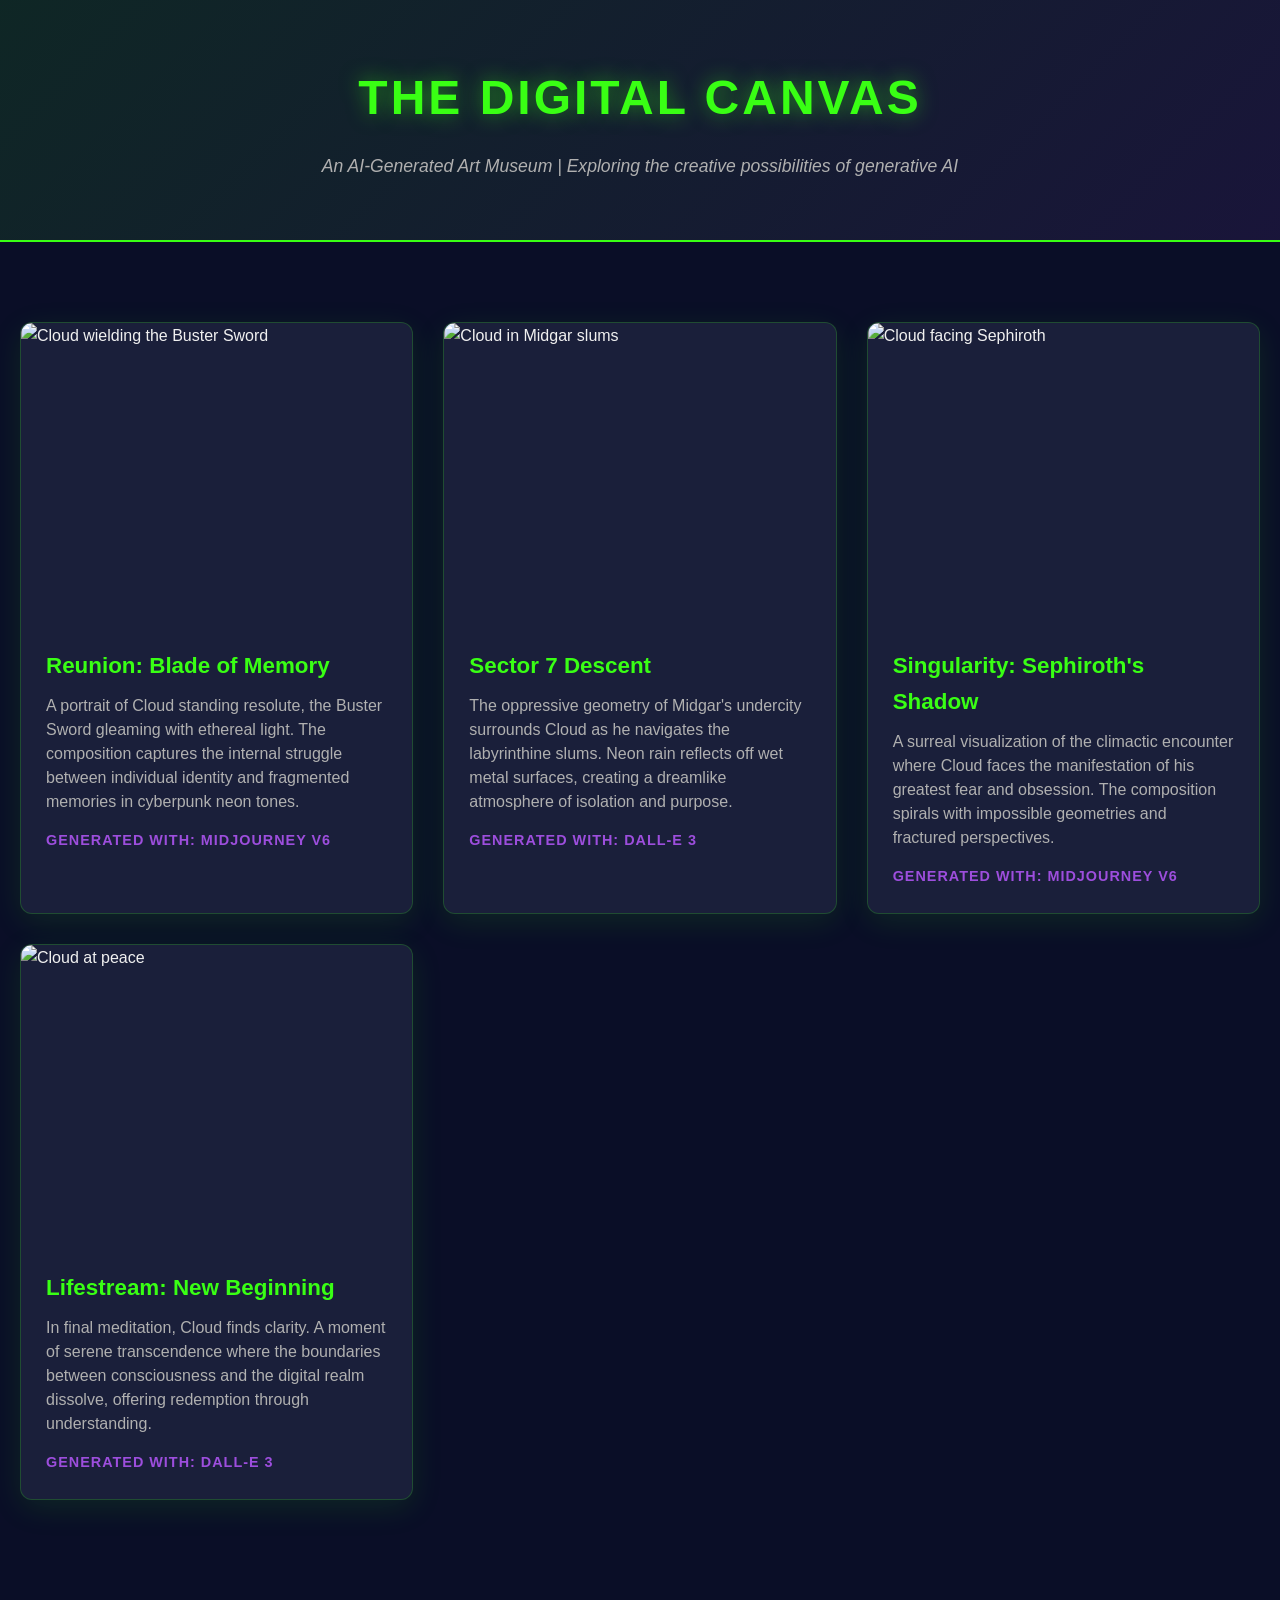
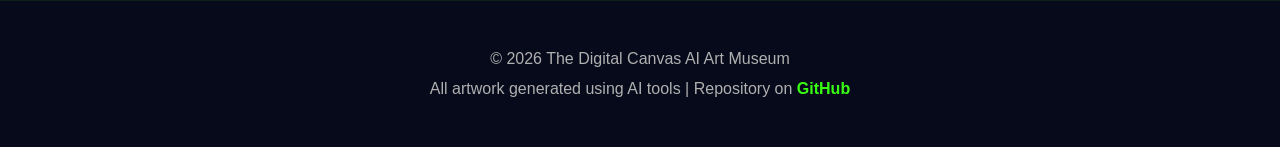
==== index.html @ af544cf9 "Add files via upload" ====
<!DOCTYPE html>
<html lang="en">
<head>
    <meta charset="UTF-8">
    <meta name="viewport" content="width=device-width, initial-scale=1.0">
    <title>The Digital Canvas - AI Art Museum</title>
    <style>
        * {
            margin: 0;
            padding: 0;
            box-sizing: border-box;
        }

        :root {
            --bg-dark: #0a0e27;
            --bg-card: #1a1f3a;
            --accent-neon: #39FF14;
            --accent-purple: #9D4EDD;
            --text-primary: #f0f0f0;
            --text-secondary: #b0b0b0;
            --card-shadow: 0 8px 32px rgba(57, 255, 20, 0.1);
        }

        body {
            font-family: 'Segoe UI', Tahoma, Geneva, Verdana, sans-serif;
            background-color: var(--bg-dark);
            color: var(--text-primary);
            line-height: 1.6;
        }

        header {
            text-align: center;
            padding: 60px 20px;
            background: linear-gradient(135deg, rgba(57, 255, 20, 0.1), rgba(157, 78, 221, 0.1));
            border-bottom: 2px solid var(--accent-neon);
        }

        header h1 {
            font-size: 3em;
            color: var(--accent-neon);
            text-transform: uppercase;
            letter-spacing: 3px;
            margin-bottom: 15px;
            text-shadow: 0 0 20px rgba(57, 255, 20, 0.5);
        }

        header p {
            font-size: 1.1em;
            color: var(--text-secondary);
            max-width: 800px;
            margin: 0 auto;
            font-style: italic;
        }

        .container {
            max-width: 1400px;
            margin: 0 auto;
            padding: 40px 20px;
        }

        .gallery {
            display: grid;
            grid-template-columns: repeat(auto-fit, minmax(320px, 1fr));
            gap: 30px;
            margin-top: 40px;
        }

        .card {
            background-color: var(--bg-card);
            border-radius: 12px;
            overflow: hidden;
            box-shadow: var(--card-shadow);
            transition: all 0.3s ease;
            border: 1px solid rgba(57, 255, 20, 0.2);
        }

        .card:hover {
            transform: translateY(-10px);
            box-shadow: 0 8px 32px rgba(57, 255, 20, 0.3);
            border-color: var(--accent-neon);
        }

        .card img {
            width: 100%;
            height: 300px;
            object-fit: cover;
            display: block;
        }

        .card-content {
            padding: 25px;
        }

        .card h2 {
            color: var(--accent-neon);
            margin-bottom: 10px;
            font-size: 1.4em;
        }

        .card p.description {
            color: var(--text-secondary);
            margin-bottom: 15px;
            line-height: 1.5;
        }

        .card p.tool {
            color: var(--accent-purple);
            font-size: 0.9em;
            font-weight: bold;
            text-transform: uppercase;
            letter-spacing: 1px;
        }

        footer {
            text-align: center;
            padding: 40px 20px;
            background-color: rgba(0, 0, 0, 0.3);
            border-top: 1px solid rgba(57, 255, 20, 0.1);
            color: var(--text-secondary);
            margin-top: 60px;
        }

        footer p {
            margin: 5px 0;
        }

        .github-link {
            color: var(--accent-neon);
            text-decoration: none;
            font-weight: bold;
        }

        .github-link:hover {
            text-decoration: underline;
        }

        @media (max-width: 768px) {
            header h1 {
                font-size: 2em;
            }

            .gallery {
                grid-template-columns: 1fr;
            }
        }
    </style>
</head>
<body>

    <header>
        <h1>The Digital Canvas</h1>
        <p>An AI-Generated Art Museum | Exploring the creative possibilities of generative AI</p>
    </header>

    <div class="container">
        <div class="gallery">

            <!-- Cloud/Final Fantasy Pieces -->
            <div class="card">
                <img src="cloud1.png" alt="Cloud wielding the Buster Sword">
                <div class="card-content">
                    <h2>Reunion: Blade of Memory</h2>
                    <p class="description">A portrait of Cloud standing resolute, the Buster Sword gleaming with ethereal light. The composition captures the internal struggle between individual identity and fragmented memories in cyberpunk neon tones.</p>
                    <p class="tool">Generated with: Midjourney v6</p>
                </div>
            </div>

            <div class="card">
                <img src="cloud2.png" alt="Cloud in Midgar slums">
                <div class="card-content">
                    <h2>Sector 7 Descent</h2>
                    <p class="description">The oppressive geometry of Midgar's undercity surrounds Cloud as he navigates the labyrinthine slums. Neon rain reflects off wet metal surfaces, creating a dreamlike atmosphere of isolation and purpose.</p>
                    <p class="tool">Generated with: DALL-E 3</p>
                </div>
            </div>

            <div class="card">
                <img src="cloud3.png" alt="Cloud facing Sephiroth">
                <div class="card-content">
                    <h2>Singularity: Sephiroth's Shadow</h2>
                    <p class="description">A surreal visualization of the climactic encounter where Cloud faces the manifestation of his greatest fear and obsession. The composition spirals with impossible geometries and fractured perspectives.</p>
                    <p class="tool">Generated with: Midjourney v6</p>
                </div>
            </div>

            <div class="card">
                <img src="cloud4.png" alt="Cloud at peace">
                <div class="card-content">
                    <h2>Lifestream: New Beginning</h2>
                    <p class="description">In final meditation, Cloud finds clarity. A moment of serene transcendence where the boundaries between consciousness and the digital realm dissolve, offering redemption through understanding.</p>
                    <p class="tool">Generated with: DALL-E 3</p>
                </div>
            </div>

        </div>
    </div>

    <footer>
        <p>&copy; 2026 The Digital Canvas AI Art Museum</p>
        <p>All artwork generated using AI tools | Repository on <a href="https://github.com" class="github-link">GitHub</a></p>
    </footer>

</body>
</html>
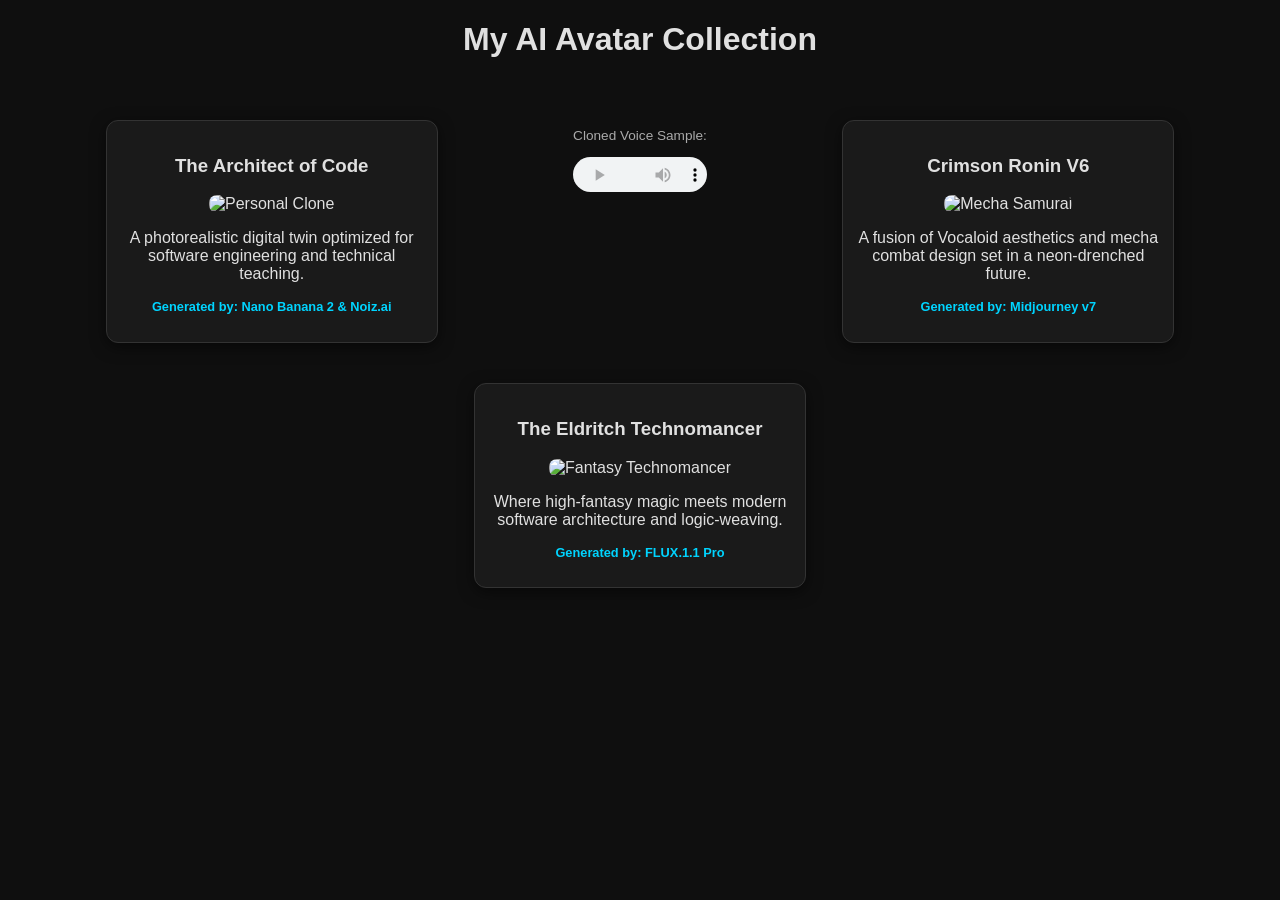
==== commit 57211fe6: "Add files via upload" ====
--- a/index.html
+++ b/index.html
@@ -1,204 +1,49 @@
-<!DOCTYPE html>
-<html lang="en">
-<head>
-    <meta charset="UTF-8">
-    <meta name="viewport" content="width=device-width, initial-scale=1.0">
-    <title>The Digital Canvas - AI Art Museum</title>
-    <style>
-        * {
-            margin: 0;
-            padding: 0;
-            box-sizing: border-box;
-        }
-
-        :root {
-            --bg-dark: #0a0e27;
-            --bg-card: #1a1f3a;
-            --accent-neon: #39FF14;
-            --accent-purple: #9D4EDD;
-            --text-primary: #f0f0f0;
-            --text-secondary: #b0b0b0;
-            --card-shadow: 0 8px 32px rgba(57, 255, 20, 0.1);
-        }
-
-        body {
-            font-family: 'Segoe UI', Tahoma, Geneva, Verdana, sans-serif;
-            background-color: var(--bg-dark);
-            color: var(--text-primary);
-            line-height: 1.6;
-        }
-
-        header {
-            text-align: center;
-            padding: 60px 20px;
-            background: linear-gradient(135deg, rgba(57, 255, 20, 0.1), rgba(157, 78, 221, 0.1));
-            border-bottom: 2px solid var(--accent-neon);
-        }
-
-        header h1 {
-            font-size: 3em;
-            color: var(--accent-neon);
-            text-transform: uppercase;
-            letter-spacing: 3px;
-            margin-bottom: 15px;
-            text-shadow: 0 0 20px rgba(57, 255, 20, 0.5);
-        }
-
-        header p {
-            font-size: 1.1em;
-            color: var(--text-secondary);
-            max-width: 800px;
-            margin: 0 auto;
-            font-style: italic;
-        }
-
-        .container {
-            max-width: 1400px;
-            margin: 0 auto;
-            padding: 40px 20px;
-        }
-
-        .gallery {
-            display: grid;
-            grid-template-columns: repeat(auto-fit, minmax(320px, 1fr));
-            gap: 30px;
-            margin-top: 40px;
-        }
-
-        .card {
-            background-color: var(--bg-card);
-            border-radius: 12px;
-            overflow: hidden;
-            box-shadow: var(--card-shadow);
-            transition: all 0.3s ease;
-            border: 1px solid rgba(57, 255, 20, 0.2);
-        }
-
-        .card:hover {
-            transform: translateY(-10px);
-            box-shadow: 0 8px 32px rgba(57, 255, 20, 0.3);
-            border-color: var(--accent-neon);
-        }
-
-        .card img {
-            width: 100%;
-            height: 300px;
-            object-fit: cover;
-            display: block;
-        }
-
-        .card-content {
-            padding: 25px;
-        }
-
-        .card h2 {
-            color: var(--accent-neon);
-            margin-bottom: 10px;
-            font-size: 1.4em;
-        }
-
-        .card p.description {
-            color: var(--text-secondary);
-            margin-bottom: 15px;
-            line-height: 1.5;
-        }
-
-        .card p.tool {
-            color: var(--accent-purple);
-            font-size: 0.9em;
-            font-weight: bold;
-            text-transform: uppercase;
-            letter-spacing: 1px;
-        }
-
-        footer {
-            text-align: center;
-            padding: 40px 20px;
-            background-color: rgba(0, 0, 0, 0.3);
-            border-top: 1px solid rgba(57, 255, 20, 0.1);
-            color: var(--text-secondary);
-            margin-top: 60px;
-        }
-
-        footer p {
-            margin: 5px 0;
-        }
-
-        .github-link {
-            color: var(--accent-neon);
-            text-decoration: none;
-            font-weight: bold;
-        }
-
-        .github-link:hover {
-            text-decoration: underline;
-        }
-
-        @media (max-width: 768px) {
-            header h1 {
-                font-size: 2em;
-            }
-
-            .gallery {
-                grid-template-columns: 1fr;
-            }
-        }
-    </style>
-</head>
-<body>
-
-    <header>
-        <h1>The Digital Canvas</h1>
-        <p>An AI-Generated Art Museum | Exploring the creative possibilities of generative AI</p>
-    </header>
-
-    <div class="container">
-        <div class="gallery">
-
-            <!-- Cloud/Final Fantasy Pieces -->
-            <div class="card">
-                <img src="cloud1.png" alt="Cloud wielding the Buster Sword">
-                <div class="card-content">
-                    <h2>Reunion: Blade of Memory</h2>
-                    <p class="description">A portrait of Cloud standing resolute, the Buster Sword gleaming with ethereal light. The composition captures the internal struggle between individual identity and fragmented memories in cyberpunk neon tones.</p>
-                    <p class="tool">Generated with: Midjourney v6</p>
-                </div>
-            </div>
-
-            <div class="card">
-                <img src="cloud2.png" alt="Cloud in Midgar slums">
-                <div class="card-content">
-                    <h2>Sector 7 Descent</h2>
-                    <p class="description">The oppressive geometry of Midgar's undercity surrounds Cloud as he navigates the labyrinthine slums. Neon rain reflects off wet metal surfaces, creating a dreamlike atmosphere of isolation and purpose.</p>
-                    <p class="tool">Generated with: DALL-E 3</p>
-                </div>
-            </div>
-
-            <div class="card">
-                <img src="cloud3.png" alt="Cloud facing Sephiroth">
-                <div class="card-content">
-                    <h2>Singularity: Sephiroth's Shadow</h2>
-                    <p class="description">A surreal visualization of the climactic encounter where Cloud faces the manifestation of his greatest fear and obsession. The composition spirals with impossible geometries and fractured perspectives.</p>
-                    <p class="tool">Generated with: Midjourney v6</p>
-                </div>
-            </div>
-
-            <div class="card">
-                <img src="cloud4.png" alt="Cloud at peace">
-                <div class="card-content">
-                    <h2>Lifestream: New Beginning</h2>
-                    <p class="description">In final meditation, Cloud finds clarity. A moment of serene transcendence where the boundaries between consciousness and the digital realm dissolve, offering redemption through understanding.</p>
-                    <p class="tool">Generated with: DALL-E 3</p>
-                </div>
-            </div>
-
-        </div>
-    </div>
-
-    <footer>
-        <p>&copy; 2026 The Digital Canvas AI Art Museum</p>
-        <p>All artwork generated using AI tools | Repository on <a href="https://github.com" class="github-link">GitHub</a></p>
-    </footer>
-
-</body>
+<!DOCTYPE html>
+<html lang="en">
+<head>
+    <meta charset="UTF-8">
+    <meta name="viewport" content="width=device-width, initial-scale=1.0">
+    <title>AI Avatar Gallery</title>
+    <style>
+        body { font-family: 'Segoe UI', Tahoma, Geneva, Verdana, sans-serif; background-color: #0f0f0f; color: #e0e0e0; text-align: center; }
+        .gallery { display: flex; justify-content: space-around; flex-wrap: wrap; padding: 20px; }
+        .avatar-card { background: #1a1a1a; border: 1px solid #333; border-radius: 12px; width: 300px; margin: 20px; padding: 15px; box-shadow: 0 4px 15px rgba(0,0,0,0.5); }
+        img { width: 100%; border-radius: 8px; }
+        .tool-tag { font-size: 0.8em; color: #00d4ff; font-weight: bold; }
+    </style>
+</head>
+<body>
+    <h1>My AI Avatar Collection</h1>
+    <div class="gallery">
+        <!-- Avatar 1 -->
+        <div class="avatar-card">
+            <h3>The Architect of Code</h3>
+            <img src="avatar_clone.jpg" alt="Personal Clone">
+            <p>A photorealistic digital twin optimized for software engineering and technical teaching.</p>
+            <p class="tool-tag">Generated by: Nano Banana 2 & Noiz.ai</p>
+        </div>
+        <!-- Add this under the description in the first avatar card -->
+<div class="audio-container" style="margin-top: 15px;">
+    <p style="font-size: 0.85em; color: #aaa;">Cloned Voice Sample:</p>
+    <audio controls style="width: 100%; height: 35px;">
+        <source src="clone_voice.mp3" type="audio/mpeg">
+        Your browser does not support the audio element.
+    </audio>
+</div>
+        <!-- Avatar 2 -->
+        <div class="avatar-card">
+            <h3>Crimson Ronin V6</h3>
+            <img src="avatar_ronin.jpg" alt="Mecha Samurai">
+            <p>A fusion of Vocaloid aesthetics and mecha combat design set in a neon-drenched future.</p>
+            <p class="tool-tag">Generated by: Midjourney v7</p>
+        </div>
+        <!-- Avatar 3 -->
+        <div class="avatar-card">
+            <h3>The Eldritch Technomancer</h3>
+            <img src="avatar_mage.jpg" alt="Fantasy Technomancer">
+            <p>Where high-fantasy magic meets modern software architecture and logic-weaving.</p>
+            <p class="tool-tag">Generated by: FLUX.1.1 Pro</p>
+        </div>
+    </div>
+</body>
 </html>
